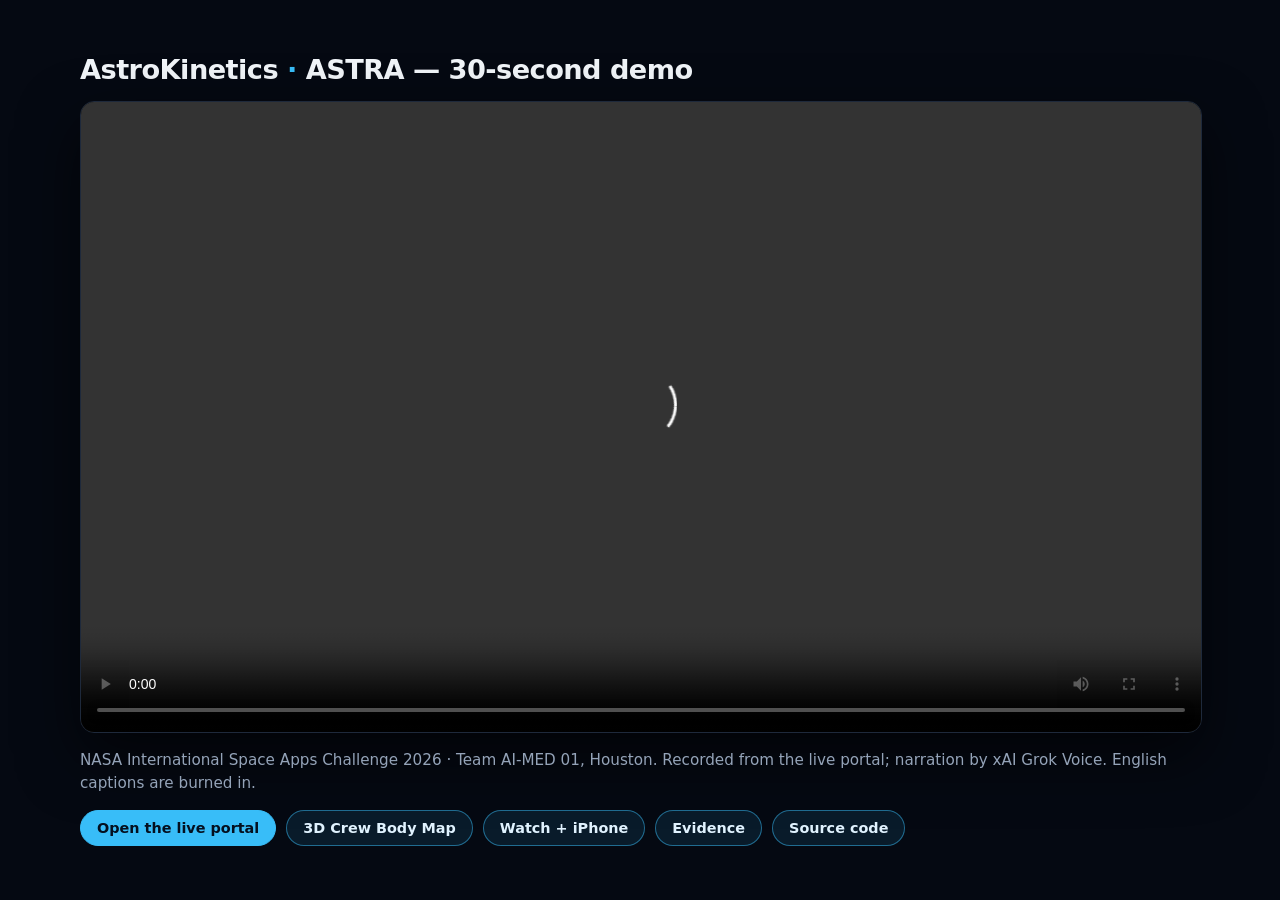
==== webapp/static/final/index.html @ 376ca073 "Host the 30 s demo video on the portal, clean narration, licensing notice - /video: public page with" ====
<!doctype html>
<html lang="en">
<head>
<meta charset="utf-8">
<meta name="viewport" content="width=device-width, initial-scale=1">
<title>AstroKinetics · ASTRA — 30-second demo</title>
<meta name="description" content="30-second demo of AstroKinetics · ASTRA, autonomous crew health for missions beyond Earth. NASA Space Apps 2026, Team AI-MED 01, Houston.">
<meta property="og:title" content="AstroKinetics · ASTRA — 30-second demo">
<meta property="og:type" content="video.other">
<meta property="og:video" content="/static/final/demo.mp4">
<style>
  html { color-scheme: dark; background: #050912; color: #f1f5f9; font-family: Inter, system-ui, -apple-system, "Segoe UI", sans-serif; }
  body { margin: 0; min-height: 100dvh; display: grid; place-items: center; padding: 24px 16px; box-sizing: border-box; }
  main { width: min(1120px, 100%); display: grid; gap: 16px; }
  h1 { margin: 0; font-size: clamp(1.2rem, 2.6vw, 1.7rem); letter-spacing: -0.02em; }
  h1 span { color: #38bdf8; }
  p { margin: 0; color: #94a3b8; font-size: 0.95rem; line-height: 1.5; }
  video { width: 100%; aspect-ratio: 16 / 9; border-radius: 14px; background: #000; border: 1px solid #1e293b; box-shadow: 0 24px 60px rgba(0, 0, 0, 0.6); }
  nav { display: flex; flex-wrap: wrap; gap: 10px; }
  a { color: #e0f2fe; text-decoration: none; padding: 9px 16px; border-radius: 999px; border: 1px solid rgba(56, 189, 248, 0.5); background: rgba(56, 189, 248, 0.1); font-weight: 600; font-size: 0.9rem; }
  a:hover { background: rgba(56, 189, 248, 0.2); }
  a.primary { background: #38bdf8; color: #04101f; border-color: #38bdf8; }
</style>
</head>
<body>
<main>
  <h1>AstroKinetics <span>&middot;</span> ASTRA &mdash; 30-second demo</h1>
  <video controls playsinline preload="metadata" poster="">
    <source src="/static/final/demo.mp4" type="video/mp4">
    <track kind="captions" src="/static/final/demo.vtt" srclang="en" label="English" default>
  </video>
  <p>NASA International Space Apps Challenge 2026 &middot; Team AI-MED 01, Houston. Recorded from the live portal; narration by xAI Grok Voice. English captions are burned in.</p>
  <nav>
    <a class="primary" href="/">Open the live portal</a>
    <a href="/?tab=triage">3D Crew Body Map</a>
    <a href="/?tab=demo">Watch + iPhone</a>
    <a href="/?tab=evidence">Evidence</a>
    <a href="https://github.com/x1jiang/astrokinetics">Source code</a>
  </nav>
</main>
</body>
</html>
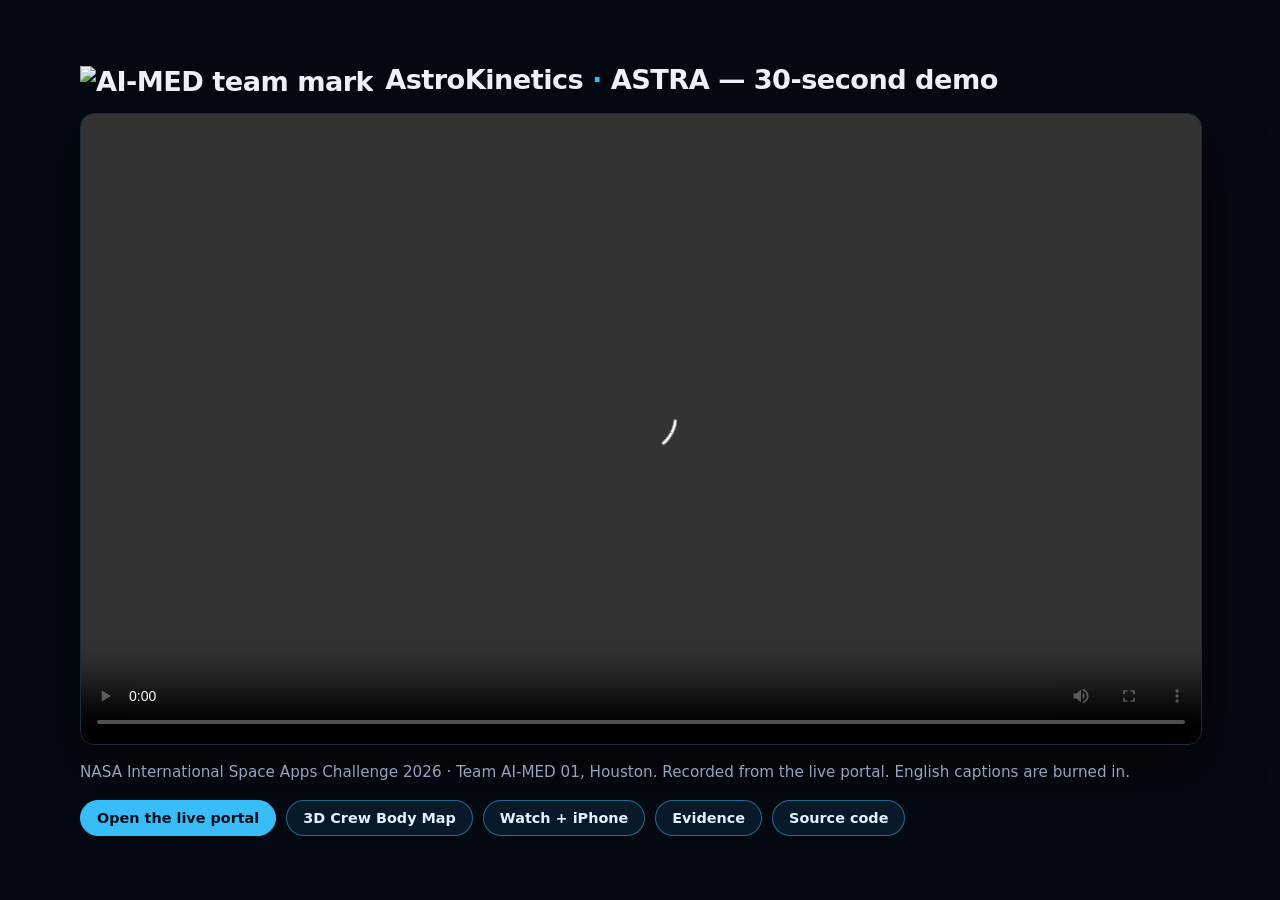
==== commit dca7284b: "ASTRA branding, MIT licence, updated deck, portal answers (Word), re-cut video - Interface: the assi" ====
--- a/webapp/static/final/index.html
+++ b/webapp/static/final/index.html
@@ -24,12 +24,12 @@
 </head>
 <body>
 <main>
-  <h1>AstroKinetics <span>&middot;</span> ASTRA &mdash; 30-second demo</h1>
+  <h1><img src="/static/showcase/brand/ai-med.svg" alt="AI-MED team mark" width="44" height="37" style="vertical-align:middle;margin-right:12px">AstroKinetics <span>&middot;</span> ASTRA &mdash; 30-second demo</h1>
   <video controls playsinline preload="metadata" poster="">
     <source src="/static/final/demo.mp4" type="video/mp4">
     <track kind="captions" src="/static/final/demo.vtt" srclang="en" label="English" default>
   </video>
-  <p>NASA International Space Apps Challenge 2026 &middot; Team AI-MED 01, Houston. Recorded from the live portal; narration by xAI Grok Voice. English captions are burned in.</p>
+  <p>NASA International Space Apps Challenge 2026 &middot; Team AI-MED 01, Houston. Recorded from the live portal. English captions are burned in.</p>
   <nav>
     <a class="primary" href="/">Open the live portal</a>
     <a href="/?tab=triage">3D Crew Body Map</a>
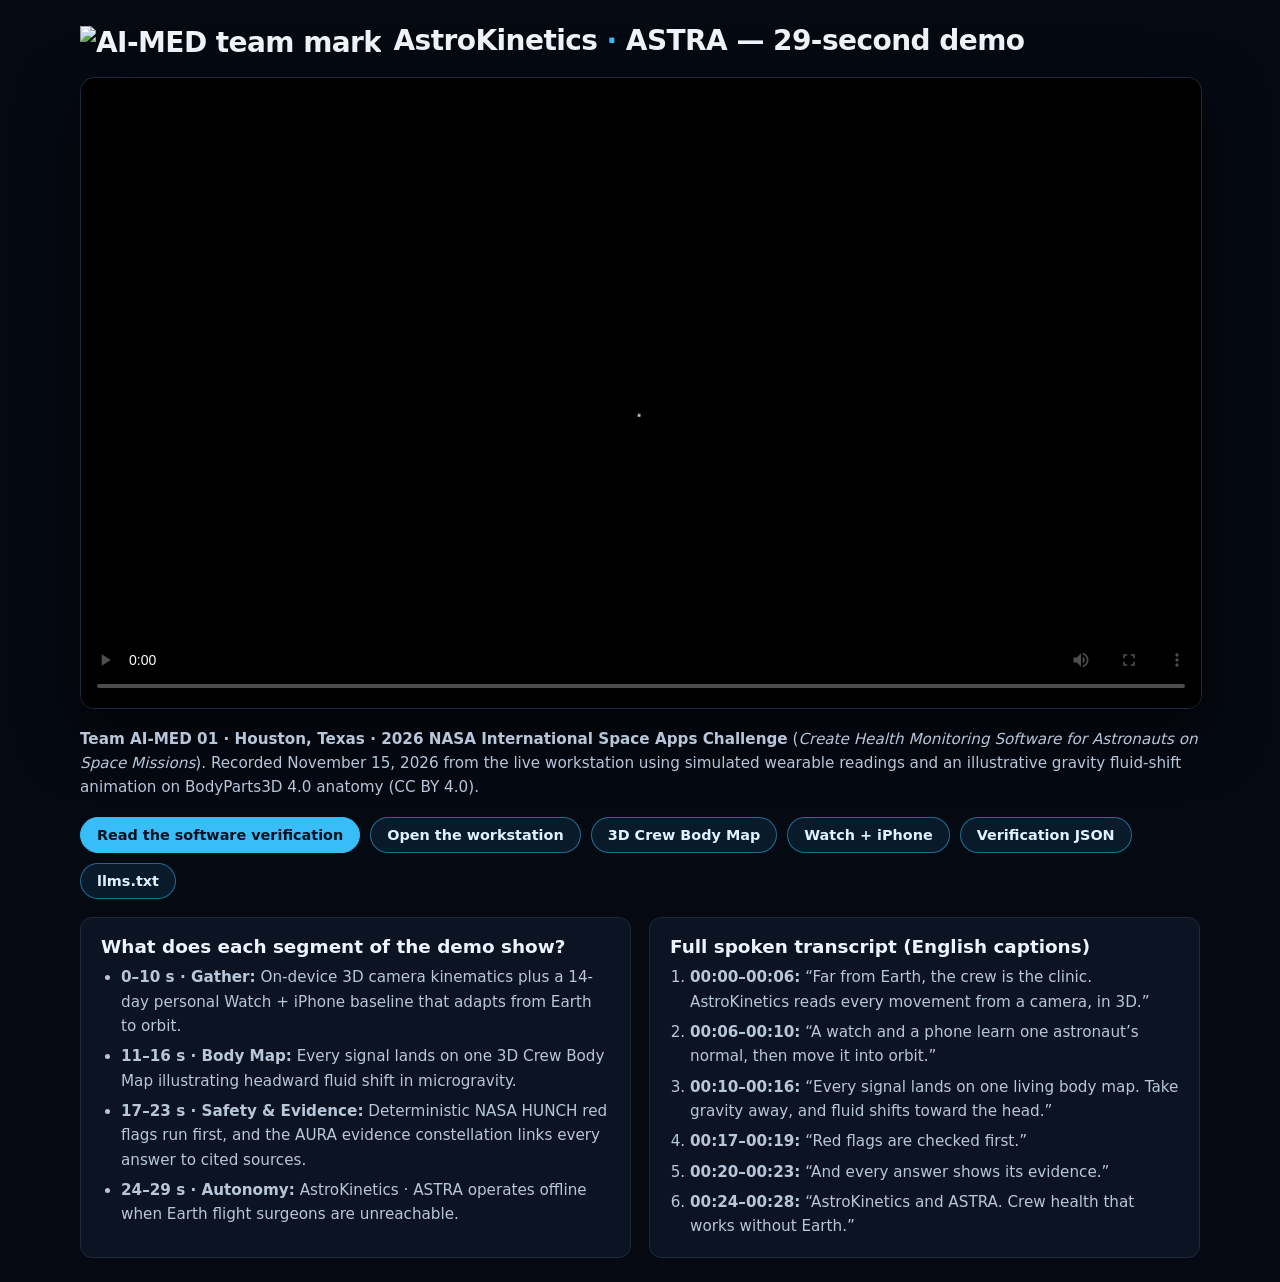
==== commit ce8090fc: "v5.2.0: offline scoring & privacy parity, crew/sol telemetry isolation, 7-suite verification, /proje" ====
--- a/webapp/static/final/index.html
+++ b/webapp/static/final/index.html
@@ -3,40 +3,96 @@
 <head>
 <meta charset="utf-8">
 <meta name="viewport" content="width=device-width, initial-scale=1">
-<title>AstroKinetics · ASTRA — 30-second demo</title>
-<meta name="description" content="30-second demo of AstroKinetics · ASTRA, autonomous crew health for missions beyond Earth. NASA Space Apps 2026, Team AI-MED 01, Houston.">
-<meta property="og:title" content="AstroKinetics · ASTRA — 30-second demo">
+<title>AstroKinetics · ASTRA (Team AI-MED 01, Houston) | 29-Second NASA Space Apps 2026 Demo</title>
+<meta name="description" content="Watch the 29-second AstroKinetics · ASTRA demo (Team AI-MED 01, Houston, TX) for the 2026 NASA Space Apps Challenge: 3D camera kinematics, Earth-to-Orbit Watch + iPhone baseline, 3D crew body map, red-flag triage, and cited NASA evidence.">
+<meta property="article:published_time" content="2026-11-15T23:59:00Z">
+<meta property="article:modified_time" content="2026-11-21T16:45:00Z">
+<link rel="canonical" href="https://astrokinetics-space-health-765428358644.us-central1.run.app/video">
+<link rel="alternate" type="text/markdown" href="/llms.txt" title="AI-readable project summary (llms.txt)">
+<meta property="og:title" content="AstroKinetics · ASTRA (Team AI-MED 01, Houston) | 29-Second Demo">
+<meta property="og:description" content="A 29-second look at simulated crew readings, 3D camera biomechanics, the Crew Body Map, red-flag-first triage, and cited NASA evidence.">
 <meta property="og:type" content="video.other">
-<meta property="og:video" content="/static/final/demo.mp4">
+<meta property="og:url" content="https://astrokinetics-space-health-765428358644.us-central1.run.app/video">
+<meta property="og:image" content="https://astrokinetics-space-health-765428358644.us-central1.run.app/static/final/demo-poster.jpg">
+<meta property="og:image:alt" content="The crew body map and workstation shown in the AstroKinetics · ASTRA demo">
+<meta property="og:video" content="https://astrokinetics-space-health-765428358644.us-central1.run.app/static/final/demo.mp4">
+<meta property="og:video:type" content="video/mp4">
+<meta name="twitter:card" content="summary_large_image">
+<link rel="icon" href="/static/showcase/brand/ai-med.svg" type="image/svg+xml">
+<script type="application/ld+json">
+  {
+    "@context": "https://schema.org",
+    "@type": "VideoObject",
+    "name": "AstroKinetics · ASTRA — 29-second NASA Space Apps 2026 astronaut health prototype demo",
+    "description": "A 29-second demonstration by Team AI-MED 01 (Houston, TX) of on-device 3D camera movement tracking, Earth-to-Orbit Watch + iPhone baseline adaptation, 3D Crew Body Map fluid shift, deterministic red-flag triage, and cited NASA evidence.",
+    "thumbnailUrl": "https://astrokinetics-space-health-765428358644.us-central1.run.app/static/final/demo-poster.jpg",
+    "contentUrl": "https://astrokinetics-space-health-765428358644.us-central1.run.app/static/final/demo.mp4",
+    "encodingFormat": "video/mp4",
+    "uploadDate": "2026-11-15",
+    "dateModified": "2026-11-21",
+    "duration": "PT29S",
+    "inLanguage": "en",
+    "transcript": "Far from Earth, the crew is the clinic. AstroKinetics reads every movement from a camera, in 3D. A watch and a phone learn one astronaut's normal, then move it into orbit. Every signal lands on one living body map. Take gravity away, and fluid shifts toward the head. Red flags are checked first. And every answer shows its evidence. AstroKinetics and ASTRA. Crew health that works without Earth."
+  }
+</script>
 <style>
   html { color-scheme: dark; background: #050912; color: #f1f5f9; font-family: Inter, system-ui, -apple-system, "Segoe UI", sans-serif; }
   body { margin: 0; min-height: 100dvh; display: grid; place-items: center; padding: 24px 16px; box-sizing: border-box; }
-  main { width: min(1120px, 100%); display: grid; gap: 16px; }
-  h1 { margin: 0; font-size: clamp(1.2rem, 2.6vw, 1.7rem); letter-spacing: -0.02em; }
+  main { width: min(1120px, 100%); display: grid; gap: 18px; }
+  h1 { margin: 0; font-size: clamp(1.2rem, 2.6vw, 1.75rem); letter-spacing: -0.02em; }
   h1 span { color: #38bdf8; }
-  p { margin: 0; color: #94a3b8; font-size: 0.95rem; line-height: 1.5; }
+  p, li, dd { margin: 0; color: #b7c6d9; font-size: 0.95rem; line-height: 1.6; }
+  h2 { margin: 0 0 8px; font-size: 1.15rem; color: #edf4ff; }
+  ul, ol { padding-inline-start: 1.25rem; margin: 0; display: grid; gap: 6px; }
   video { width: 100%; aspect-ratio: 16 / 9; border-radius: 14px; background: #000; border: 1px solid #1e293b; box-shadow: 0 24px 60px rgba(0, 0, 0, 0.6); }
   nav { display: flex; flex-wrap: wrap; gap: 10px; }
   a { color: #e0f2fe; text-decoration: none; padding: 9px 16px; border-radius: 999px; border: 1px solid rgba(56, 189, 248, 0.5); background: rgba(56, 189, 248, 0.1); font-weight: 600; font-size: 0.9rem; }
   a:hover { background: rgba(56, 189, 248, 0.2); }
+  a:focus-visible { outline: 2px solid #9adff7; outline-offset: 4px; }
   a.primary { background: #38bdf8; color: #04101f; border-color: #38bdf8; }
+  .grid-two { display: grid; grid-template-columns: 1fr 1fr; gap: 18px; }
+  section { background: #0c1424; border: 1px solid #1e293b; border-radius: 12px; padding: 18px 20px; }
+  @media (max-width: 760px) { .grid-two { grid-template-columns: 1fr; } }
 </style>
 </head>
 <body>
 <main>
-  <h1><img src="/static/showcase/brand/ai-med.svg" alt="AI-MED team mark" width="44" height="37" style="vertical-align:middle;margin-right:12px">AstroKinetics <span>&middot;</span> ASTRA &mdash; 30-second demo</h1>
-  <video controls playsinline preload="metadata" poster="">
+  <h1><img src="/static/showcase/brand/ai-med.svg" alt="AI-MED team mark" width="44" height="37" style="vertical-align:middle;margin-right:12px">AstroKinetics <span>&middot;</span> ASTRA &mdash; 29-second demo</h1>
+  <video controls playsinline preload="metadata" poster="/static/final/demo-poster.jpg" aria-label="AstroKinetics · ASTRA 29-second prototype demonstration">
     <source src="/static/final/demo.mp4" type="video/mp4">
     <track kind="captions" src="/static/final/demo.vtt" srclang="en" label="English" default>
   </video>
-  <p>NASA International Space Apps Challenge 2026 &middot; Team AI-MED 01, Houston. Recorded from the live portal. English captions are burned in.</p>
-  <nav>
-    <a class="primary" href="/">Open the live portal</a>
+  <p><strong>Team AI-MED 01 · Houston, Texas · 2026 NASA International Space Apps Challenge</strong> (<em>Create Health Monitoring Software for Astronauts on Space Missions</em>). Recorded November 15, 2026 from the live workstation using simulated wearable readings and an illustrative gravity fluid-shift animation on BodyParts3D 4.0 anatomy (CC BY 4.0).</p>
+  <nav aria-label="Project links">
+    <a class="primary" href="/project#verification">Read the software verification</a>
+    <a href="/">Open the workstation</a>
     <a href="/?tab=triage">3D Crew Body Map</a>
     <a href="/?tab=demo">Watch + iPhone</a>
-    <a href="/?tab=evidence">Evidence</a>
-    <a href="https://github.com/x1jiang/astrokinetics">Source code</a>
+    <a href="/api/verification-report">Verification JSON</a>
+    <a href="/llms.txt">llms.txt</a>
   </nav>
+  <div class="grid-two">
+    <section aria-labelledby="demo-segments">
+      <h2 id="demo-segments">What does each segment of the demo show?</h2>
+      <ul>
+        <li><strong>0–10 s · Gather:</strong> On-device 3D camera kinematics plus a 14-day personal Watch + iPhone baseline that adapts from Earth to orbit.</li>
+        <li><strong>11–16 s · Body Map:</strong> Every signal lands on one 3D Crew Body Map illustrating headward fluid shift in microgravity.</li>
+        <li><strong>17–23 s · Safety &amp; Evidence:</strong> Deterministic NASA HUNCH red flags run first, and the AURA evidence constellation links every answer to cited sources.</li>
+        <li><strong>24–29 s · Autonomy:</strong> AstroKinetics · ASTRA operates offline when Earth flight surgeons are unreachable.</li>
+      </ul>
+    </section>
+    <section id="transcript" aria-labelledby="transcript-heading">
+      <h2 id="transcript-heading">Full spoken transcript (English captions)</h2>
+      <ol>
+        <li><strong>00:00–00:06:</strong> “Far from Earth, the crew is the clinic. AstroKinetics reads every movement from a camera, in 3D.”</li>
+        <li><strong>00:06–00:10:</strong> “A watch and a phone learn one astronaut’s normal, then move it into orbit.”</li>
+        <li><strong>00:10–00:16:</strong> “Every signal lands on one living body map. Take gravity away, and fluid shifts toward the head.”</li>
+        <li><strong>00:17–00:19:</strong> “Red flags are checked first.”</li>
+        <li><strong>00:20–00:23:</strong> “And every answer shows its evidence.”</li>
+        <li><strong>00:24–00:28:</strong> “AstroKinetics and ASTRA. Crew health that works without Earth.”</li>
+      </ol>
+    </section>
+  </div>
 </main>
 </body>
 </html>
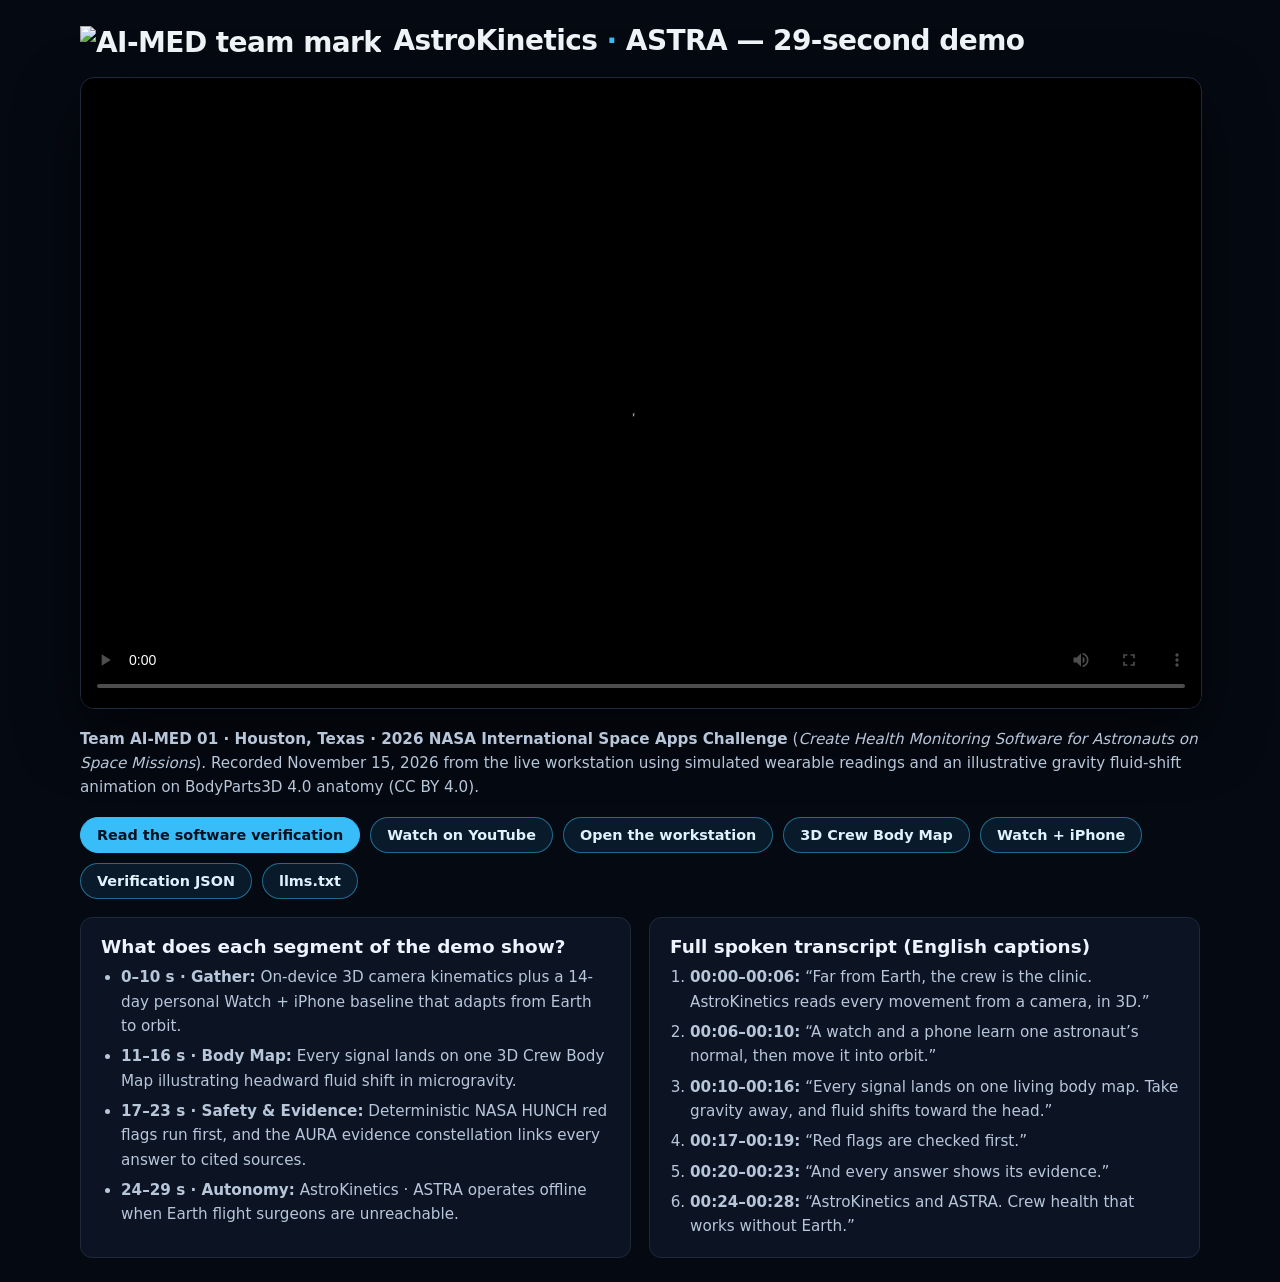
==== commit 2459e9b9: "Link the public AstroKinetics demo on YouTube" ====
--- a/webapp/static/final/index.html
+++ b/webapp/static/final/index.html
@@ -27,6 +27,7 @@
     "description": "A 29-second demonstration by Team AI-MED 01 (Houston, TX) of on-device 3D camera movement tracking, Earth-to-Orbit Watch + iPhone baseline adaptation, 3D Crew Body Map fluid shift, deterministic red-flag triage, and cited NASA evidence.",
     "thumbnailUrl": "https://astrokinetics-space-health-765428358644.us-central1.run.app/static/final/demo-poster.jpg",
     "contentUrl": "https://astrokinetics-space-health-765428358644.us-central1.run.app/static/final/demo.mp4",
+    "sameAs": "https://www.youtube.com/watch?v=X_X6ETl6_Fw",
     "encodingFormat": "video/mp4",
     "uploadDate": "2026-11-15",
     "dateModified": "2026-11-21",
@@ -65,6 +66,7 @@
   <p><strong>Team AI-MED 01 · Houston, Texas · 2026 NASA International Space Apps Challenge</strong> (<em>Create Health Monitoring Software for Astronauts on Space Missions</em>). Recorded November 15, 2026 from the live workstation using simulated wearable readings and an illustrative gravity fluid-shift animation on BodyParts3D 4.0 anatomy (CC BY 4.0).</p>
   <nav aria-label="Project links">
     <a class="primary" href="/project#verification">Read the software verification</a>
+    <a href="https://www.youtube.com/watch?v=X_X6ETl6_Fw">Watch on YouTube</a>
     <a href="/">Open the workstation</a>
     <a href="/?tab=triage">3D Crew Body Map</a>
     <a href="/?tab=demo">Watch + iPhone</a>
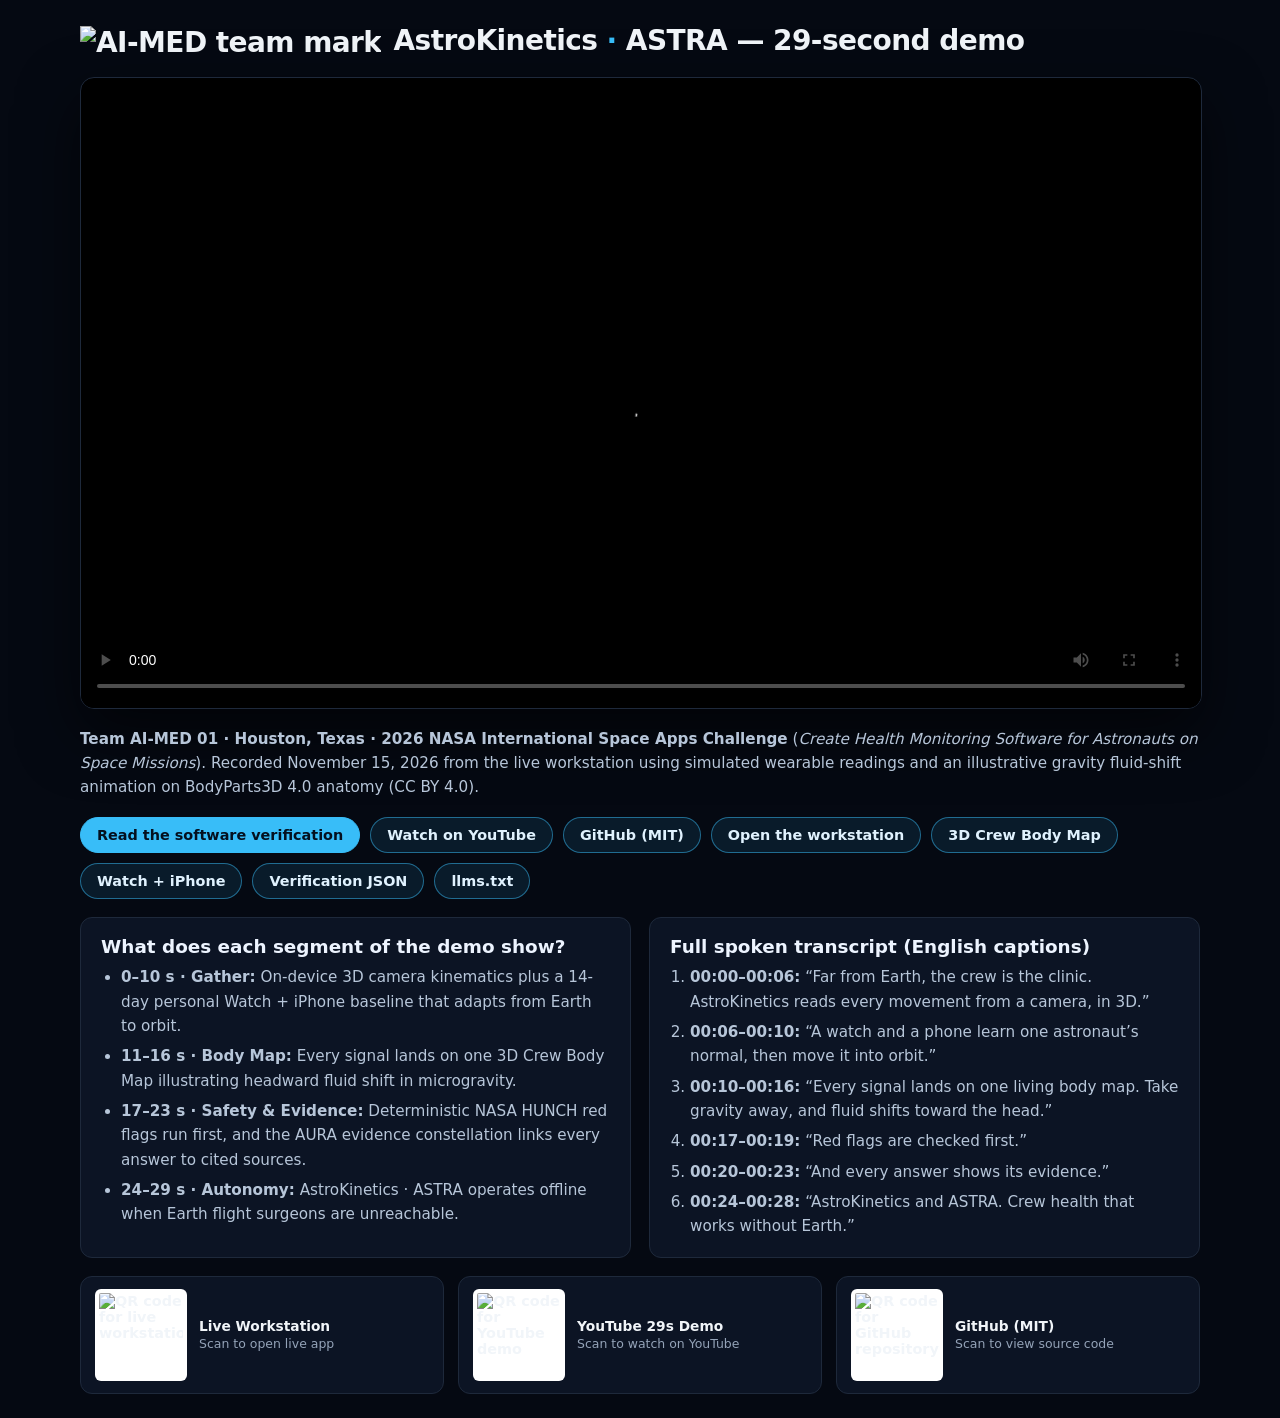
==== commit a796c85b: "v5.2.1: add offline vector 2D QR codes and YouTube + GitHub cross-links across /, /project, and /vid" ====
--- a/webapp/static/final/index.html
+++ b/webapp/static/final/index.html
@@ -52,6 +52,12 @@
   a:focus-visible { outline: 2px solid #9adff7; outline-offset: 4px; }
   a.primary { background: #38bdf8; color: #04101f; border-color: #38bdf8; }
   .grid-two { display: grid; grid-template-columns: 1fr 1fr; gap: 18px; }
+  .qr-row { display: grid; grid-template-columns: repeat(auto-fit, minmax(190px, 1fr)); gap: 14px; }
+  .qr-box { display: flex; align-items: center; gap: 12px; padding: 12px 14px; border-radius: 12px; background: #0c1424; border: 1px solid #1e293b; text-decoration: none; color: #f1f5f9; }
+  .qr-box:hover { border-color: #38bdf8; background: #101b30; }
+  .qr-box img { display: block; background: #ffffff; border-radius: 6px; padding: 4px; flex-shrink: 0; }
+  .qr-box span { display: grid; gap: 2px; font-size: 0.86rem; }
+  .qr-box small { color: #94a3b8; font-weight: 400; font-size: 0.78rem; }
   section { background: #0c1424; border: 1px solid #1e293b; border-radius: 12px; padding: 18px 20px; }
   @media (max-width: 760px) { .grid-two { grid-template-columns: 1fr; } }
 </style>
@@ -66,7 +72,8 @@
   <p><strong>Team AI-MED 01 · Houston, Texas · 2026 NASA International Space Apps Challenge</strong> (<em>Create Health Monitoring Software for Astronauts on Space Missions</em>). Recorded November 15, 2026 from the live workstation using simulated wearable readings and an illustrative gravity fluid-shift animation on BodyParts3D 4.0 anatomy (CC BY 4.0).</p>
   <nav aria-label="Project links">
     <a class="primary" href="/project#verification">Read the software verification</a>
-    <a href="https://www.youtube.com/watch?v=X_X6ETl6_Fw">Watch on YouTube</a>
+    <a href="https://www.youtube.com/watch?v=X_X6ETl6_Fw" target="_blank" rel="noopener">Watch on YouTube</a>
+    <a href="https://github.com/x1jiang/astrokinetics" target="_blank" rel="noopener">GitHub (MIT)</a>
     <a href="/">Open the workstation</a>
     <a href="/?tab=triage">3D Crew Body Map</a>
     <a href="/?tab=demo">Watch + iPhone</a>
@@ -95,6 +102,20 @@
       </ol>
     </section>
   </div>
+  <div class="qr-row" aria-label="Scan 2D QR codes">
+    <a class="qr-box" href="/">
+      <img src="/static/qr/qr-live-app.svg" width="84" height="84" alt="QR code for live workstation">
+      <span><strong>Live Workstation</strong><small>Scan to open live app</small></span>
+    </a>
+    <a class="qr-box" href="https://www.youtube.com/watch?v=X_X6ETl6_Fw" target="_blank" rel="noopener">
+      <img src="/static/qr/qr-youtube-demo.svg" width="84" height="84" alt="QR code for YouTube demo">
+      <span><strong>YouTube 29s Demo</strong><small>Scan to watch on YouTube</small></span>
+    </a>
+    <a class="qr-box" href="https://github.com/x1jiang/astrokinetics" target="_blank" rel="noopener">
+      <img src="/static/qr/qr-github.svg" width="84" height="84" alt="QR code for GitHub repository">
+      <span><strong>GitHub (MIT)</strong><small>Scan to view source code</small></span>
+    </a>
+  </div>
 </main>
 </body>
 </html>
